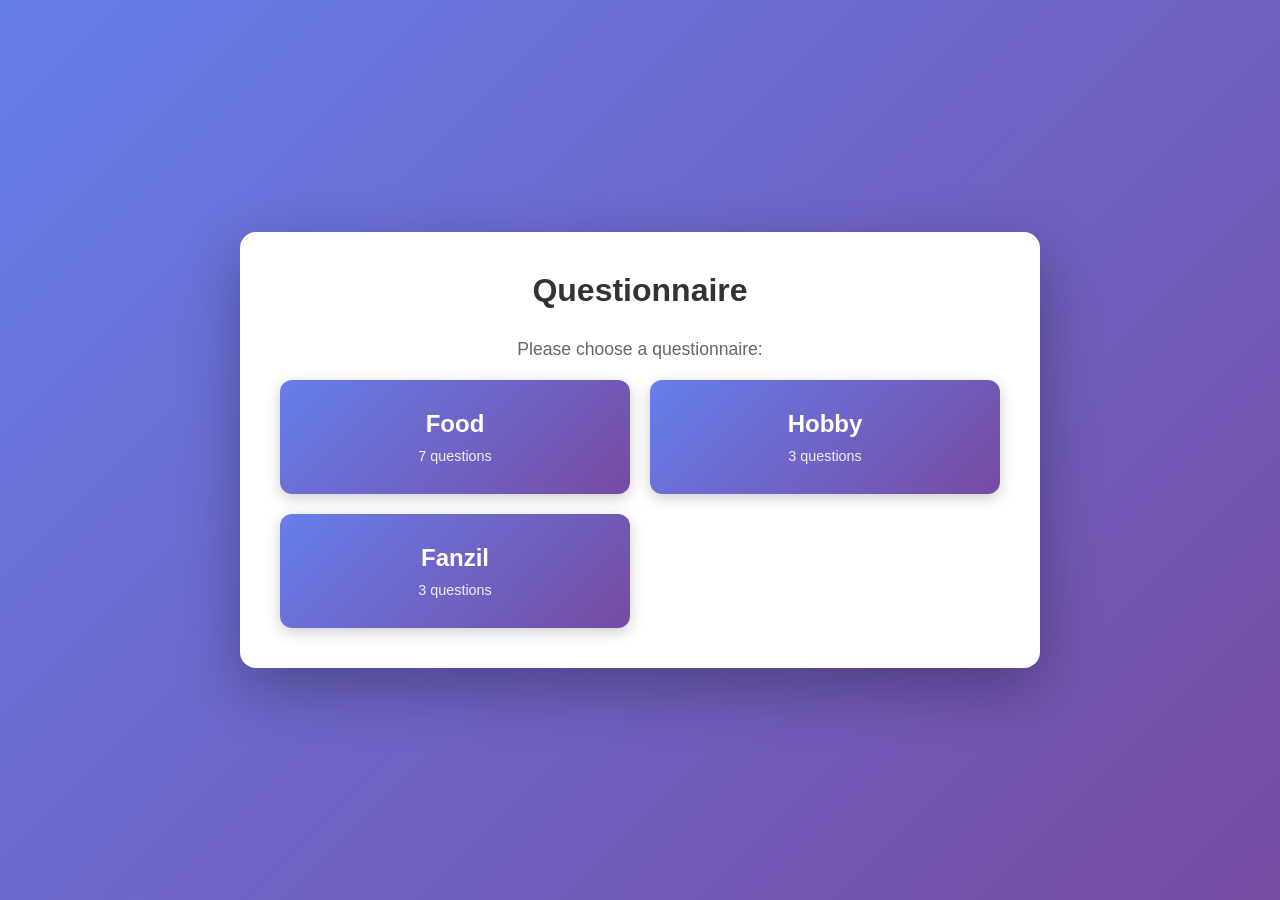
==== index.html @ 9fe6f418 "initial" ====
<!DOCTYPE html>
<html lang="en">
<head>
    <meta charset="UTF-8">
    <meta name="viewport" content="width=device-width, initial-scale=1.0">
    <title>Questionnaire</title>
    <style>
        * {
            margin: 0;
            padding: 0;
            box-sizing: border-box;
        }

        body {
            font-family: -apple-system, BlinkMacSystemFont, 'Segoe UI', Roboto, Oxygen, Ubuntu, Cantarell, sans-serif;
            background: linear-gradient(135deg, #667eea 0%, #764ba2 100%);
            min-height: 100vh;
            padding: 20px;
            display: flex;
            justify-content: center;
            align-items: center;
        }

        .container {
            background: white;
            border-radius: 16px;
            box-shadow: 0 20px 60px rgba(0, 0, 0, 0.3);
            padding: 40px;
            max-width: 800px;
            width: 100%;
        }

        h1 {
            color: #333;
            margin-bottom: 30px;
            text-align: center;
            font-size: 2em;
        }

        .error {
            background: #fee;
            color: #c33;
            padding: 15px;
            border-radius: 8px;
            margin-bottom: 20px;
            border-left: 4px solid #c33;
        }

        .question-container {
            margin-bottom: 30px;
            padding: 20px;
            background: #f8f9fa;
            border-radius: 12px;
            border: 2px solid #e9ecef;
        }

        .question-title {
            font-size: 1.2em;
            font-weight: 600;
            color: #333;
            margin-bottom: 15px;
            display: flex;
            justify-content: space-between;
            align-items: center;
            gap: 15px;
        }

        .question-title-text {
            flex: 1;
        }

        .options-container {
            display: flex;
            flex-direction: column;
            gap: 12px;
        }

        .radio-option {
            display: flex;
            align-items: center;
            padding: 12px;
            background: white;
            border-radius: 8px;
            border: 2px solid #dee2e6;
            cursor: pointer;
            transition: all 0.2s;
        }

        .radio-option:hover {
            border-color: #667eea;
            background: #f0f4ff;
        }

        .radio-option input[type="radio"] {
            margin-right: 12px;
            width: 20px;
            height: 20px;
            cursor: pointer;
        }

        .radio-option label {
            cursor: pointer;
            flex: 1;
            color: #333;
            font-size: 1em;
        }

        .submit-btn {
            background: linear-gradient(135deg, #667eea 0%, #764ba2 100%);
            color: white;
            border: none;
            padding: 15px 40px;
            font-size: 1.1em;
            border-radius: 8px;
            cursor: pointer;
            width: 100%;
            font-weight: 600;
            transition: transform 0.2s, box-shadow 0.2s;
            margin-top: 20px;
        }

        .submit-btn:hover {
            transform: translateY(-2px);
            box-shadow: 0 10px 20px rgba(102, 126, 234, 0.4);
        }

        .submit-btn:active {
            transform: translateY(0);
        }

        .skip-btn {
            background: transparent;
            color: #667eea;
            border: 2px solid #667eea;
            padding: 10px 30px;
            font-size: 0.9em;
            border-radius: 8px;
            cursor: pointer;
            margin-top: 10px;
            transition: all 0.2s;
        }

        .skip-btn:hover {
            background: #667eea;
            color: white;
        }

        .unselect-btn {
            background: transparent;
            color: #6c757d;
            border: 1px solid #6c757d;
            padding: 6px 16px;
            font-size: 0.8em;
            border-radius: 8px;
            cursor: pointer;
            transition: all 0.2s;
            white-space: nowrap;
            flex-shrink: 0;
        }

        .unselect-btn:hover {
            background: #6c757d;
            color: white;
        }

        .info {
            text-align: center;
            color: #666;
            margin-bottom: 20px;
            font-size: 0.9em;
        }

        .selection-container {
            display: grid;
            grid-template-columns: repeat(auto-fit, minmax(250px, 1fr));
            gap: 20px;
            margin-top: 20px;
        }

        .questionnaire-card {
            background: linear-gradient(135deg, #667eea 0%, #764ba2 100%);
            color: white;
            padding: 30px;
            border-radius: 12px;
            cursor: pointer;
            transition: all 0.3s;
            text-align: center;
            box-shadow: 0 4px 15px rgba(0, 0, 0, 0.2);
        }

        .questionnaire-card:hover {
            transform: translateY(-5px);
            box-shadow: 0 8px 25px rgba(0, 0, 0, 0.3);
        }

        .questionnaire-card h2 {
            font-size: 1.5em;
            margin-bottom: 10px;
            text-transform: capitalize;
        }

        .questionnaire-card p {
            font-size: 0.9em;
            opacity: 0.9;
            margin: 0;
        }

        .selection-title {
            text-align: center;
            color: #666;
            margin-bottom: 10px;
            font-size: 1.1em;
        }

        .modal-overlay {
            display: none;
            position: fixed;
            top: 0;
            left: 0;
            width: 100%;
            height: 100%;
            background: rgba(0, 0, 0, 0.5);
            z-index: 1000;
            justify-content: center;
            align-items: center;
        }

        .modal-overlay.show {
            display: flex;
        }

        .modal-content {
            background: white;
            border-radius: 16px;
            padding: 30px;
            max-width: 600px;
            width: 90%;
            box-shadow: 0 20px 60px rgba(0, 0, 0, 0.3);
            position: relative;
        }

        .modal-header {
            display: flex;
            justify-content: space-between;
            align-items: center;
            margin-bottom: 20px;
        }

        .modal-header h2 {
            margin: 0;
            color: #333;
        }

        .close-btn {
            background: none;
            border: none;
            font-size: 24px;
            cursor: pointer;
            color: #666;
            padding: 0;
            width: 30px;
            height: 30px;
            display: flex;
            align-items: center;
            justify-content: center;
            border-radius: 50%;
            transition: background 0.2s;
        }

        .close-btn:hover {
            background: #f0f0f0;
        }

        .url-container {
            display: flex;
            gap: 10px;
            margin-bottom: 20px;
        }

        .url-input {
            flex: 1;
            padding: 12px;
            border: 2px solid #dee2e6;
            border-radius: 8px;
            font-size: 0.9em;
            font-family: monospace;
        }

        .copy-btn {
            background: linear-gradient(135deg, #667eea 0%, #764ba2 100%);
            color: white;
            border: none;
            padding: 12px 24px;
            border-radius: 8px;
            cursor: pointer;
            font-weight: 600;
            transition: transform 0.2s, box-shadow 0.2s;
            white-space: nowrap;
        }

        .copy-btn:hover {
            transform: translateY(-2px);
            box-shadow: 0 5px 15px rgba(102, 126, 234, 0.4);
        }

        .copy-btn:active {
            transform: translateY(0);
        }

        .copy-btn.copied {
            background: #28a745;
        }
    </style>
</head>
<body>
    <div class="container">
        <h1>Questionnaire</h1>
        <div id="content"></div>
    </div>

    <!-- Modal for showing the result URL -->
    <div id="resultModal" class="modal-overlay">
        <div class="modal-content">
            <div class="modal-header">
                <h2>Your Answer URL</h2>
                <button class="close-btn" onclick="closeModal()">&times;</button>
            </div>
            <div class="url-container">
                <input type="text" id="resultUrl" class="url-input" readonly>
                <button class="copy-btn" onclick="copyToClipboard()">Copy URL</button>
            </div>
        </div>
    </div>

    <script src="questions.js"></script>
    <script src="logic.js"></script>
    <script>
        // Get the questions parameter from URL
        function getURLParameter(name) {
            const urlParams = new URLSearchParams(window.location.search);
            return urlParams.get(name);
        }

        // Render the questionnaire selection screen
        function renderSelection() {
            const contentDiv = document.getElementById('content');
            const availableSets = Object.keys(questionBank);
            
            let html = '<div class="selection-title">Please choose a questionnaire:</div>';
            html += '<div class="selection-container">';
            
            availableSets.forEach(setKey => {
                const questions = questionBank[setKey];
                html += `
                    <div class="questionnaire-card" onclick="window.location.href='?questions=${setKey}'">
                        <h2>${setKey}</h2>
                        <p>${questions.questions.length} questions</p>
                    </div>
                `;
            });
            
            html += '</div>';
            contentDiv.innerHTML = html;
        }

        // Render the questionnaire
        function renderQuestionnaire() {
            const contentDiv = document.getElementById('content');
            const questionSetUrlParam = getURLParameter('questions');

            if (!questionSetUrlParam) {
                renderSelection();
                return;
            }

            const questionsSet = questionBank[questionSetUrlParam];

            if (!questionsSet) {
                contentDiv.innerHTML = `
                    <div class="error">
                        <strong>Error:</strong> Question set "${questionSetUrlParam}" not found. Available sets: ${Object.keys(questionBank).join(', ')}
                    </div>
                `;
                return;
            }

            let html = `<div class="info">Questionnaire: <strong>${questionSetUrlParam}</strong> (${questionsSet.questions.length} questions)</div>`;
            
            // Show info message if previousAnswer parameter exists
            const previousAnswer = getURLParameter('previousAnswer');
            if (previousAnswer) {
                html += '<div class="info" style="background: #e7f3ff; border-left: 4px solid #007bff; padding: 12px; border-radius: 8px; margin-bottom: 20px; color: #004085;">Some user already filled this questionnaire, press compare to see the results.</div>';
            }
            
            html += '<form id="questionnaire-form">';

            questionsSet.questions.forEach((q, index) => {
                html += `
                    <div class="question-container">
                        <div class="question-title">
                            <span class="question-title-text">${index + 1}. ${q.question}</span>
                            <button type="button" class="unselect-btn" onclick="document.querySelectorAll('input[name=\\'question_${index}\\']').forEach(radio => radio.checked = false)">Unselect</button>
                        </div>
                        <div class="options-container">
                `;

                q.options.forEach((option, optIndex) => {
                    const radioId = `q${index}_opt${optIndex}`;
                    html += `
                        <div class="radio-option" onclick="document.getElementById('${radioId}').click()">
                            <input type="radio" id="${radioId}" name="question_${index}" value="${option}">
                            <label for="${radioId}">${option}</label>
                        </div>
                    `;
                });

                html += '</div></div>';
            });

            // Show submit button only if previousAnswer is not set
            if (!previousAnswer) {
                html += '<button type="submit" class="submit-btn">Submit Answers</button>';
            } else {
                // Show compare button if previousAnswer parameter exists
                html += '<button type="button" class="submit-btn" id="compare-btn" style="background: linear-gradient(135deg, #28a745 0%, #20c997 100%);">Compare Answers</button>';
            }
            
            html += '</form>';

            contentDiv.innerHTML = html;

            // Add form submission handler
            document.getElementById('questionnaire-form').addEventListener('submit', function(e) {
                e.preventDefault();
                const formData = new FormData(this);
                const answerArray = [];
                
                questionsSet.questions.forEach((q, index) => {
                    const answerValue = formData.get(`question_${index}`);
                    
                    if (answerValue) {
                        // Find the index of the selected answer in the options array (0-based)
                        const optionIndex = q.options.findIndex(option => option === answerValue);
                        // Convert to 1-based index
                        answerArray.push(optionIndex + 1);
                    } else {
                        // Skipped question - use 0 to indicate no answer
                        answerArray.push(0);
                    }
                });

                // Call handleAnswers with the question set and answers
                const resultNumber = handleAnswers(questionsSet, answerArray);
                
                // Generate URL with the result
                const currentUrl = new URL(window.location.href);
                currentUrl.searchParams.set('previousAnswer', resultNumber);
                const resultUrl = currentUrl.toString();
                
                // Show modal with the URL
                showModal(resultUrl);
            });
            
            // Add compare button handler if it exists
            const compareBtn = document.getElementById('compare-btn');
            if (compareBtn) {
                compareBtn.addEventListener('click', function() {
                    const formData = new FormData(document.getElementById('questionnaire-form'));
                    const answerArray = [];
                    
                    questionsSet.questions.forEach((q, index) => {
                        const answerValue = formData.get(`question_${index}`);
                        
                        if (answerValue) {
                            const optionIndex = q.options.findIndex(option => option === answerValue);
                            answerArray.push(optionIndex + 1);
                        } else {
                            answerArray.push(0);
                        }
                    });
                    
                    const myAnswer = handleAnswers(questionsSet, answerArray);
                    const previousAnswer = getURLParameter('previousAnswer');
                    
                    // Redirect to compare.html with parameters
                    const compareUrl = new URL('compare.html', window.location.href);
                    compareUrl.searchParams.set('questionSet', questionSetUrlParam);
                    compareUrl.searchParams.set('previousAnswer', previousAnswer);
                    compareUrl.searchParams.set('myAnswer', myAnswer);
                    
                    window.location.href = compareUrl.toString();
                });
            }
        }

        function showModal(url) {
            const modal = document.getElementById('resultModal');
            const urlInput = document.getElementById('resultUrl');
            urlInput.value = url;
            modal.classList.add('show');
        }

        function closeModal() {
            const modal = document.getElementById('resultModal');
            modal.classList.remove('show');
            const copyBtn = document.querySelector('.copy-btn');
            copyBtn.classList.remove('copied');
            copyBtn.textContent = 'Copy URL';
        }

        function copyToClipboard() {
            const urlInput = document.getElementById('resultUrl');
            urlInput.select();
            urlInput.setSelectionRange(0, 99999); // For mobile devices
            
            try {
                document.execCommand('copy');
                const copyBtn = document.querySelector('.copy-btn');
                copyBtn.classList.add('copied');
                copyBtn.textContent = 'Copied!';
                
                // Reset button text after 2 seconds
                setTimeout(() => {
                    copyBtn.classList.remove('copied');
                    copyBtn.textContent = 'Copy URL';
                }, 2000);
            } catch (err) {
                // Fallback for browsers that don't support execCommand
                navigator.clipboard.writeText(urlInput.value).then(() => {
                    const copyBtn = document.querySelector('.copy-btn');
                    copyBtn.classList.add('copied');
                    copyBtn.textContent = 'Copied!';
                    setTimeout(() => {
                        copyBtn.classList.remove('copied');
                        copyBtn.textContent = 'Copy URL';
                    }, 2000);
                });
            }
        }

        // Close modal when clicking outside of it
        window.addEventListener('click', function(event) {
            const modal = document.getElementById('resultModal');
            if (event.target === modal) {
                closeModal();
            }
        });
        

        // Initialize when page loads
        window.addEventListener('DOMContentLoaded', function() {
            runTests();
            renderQuestionnaire();
        });
    </script>
</body>
</html>
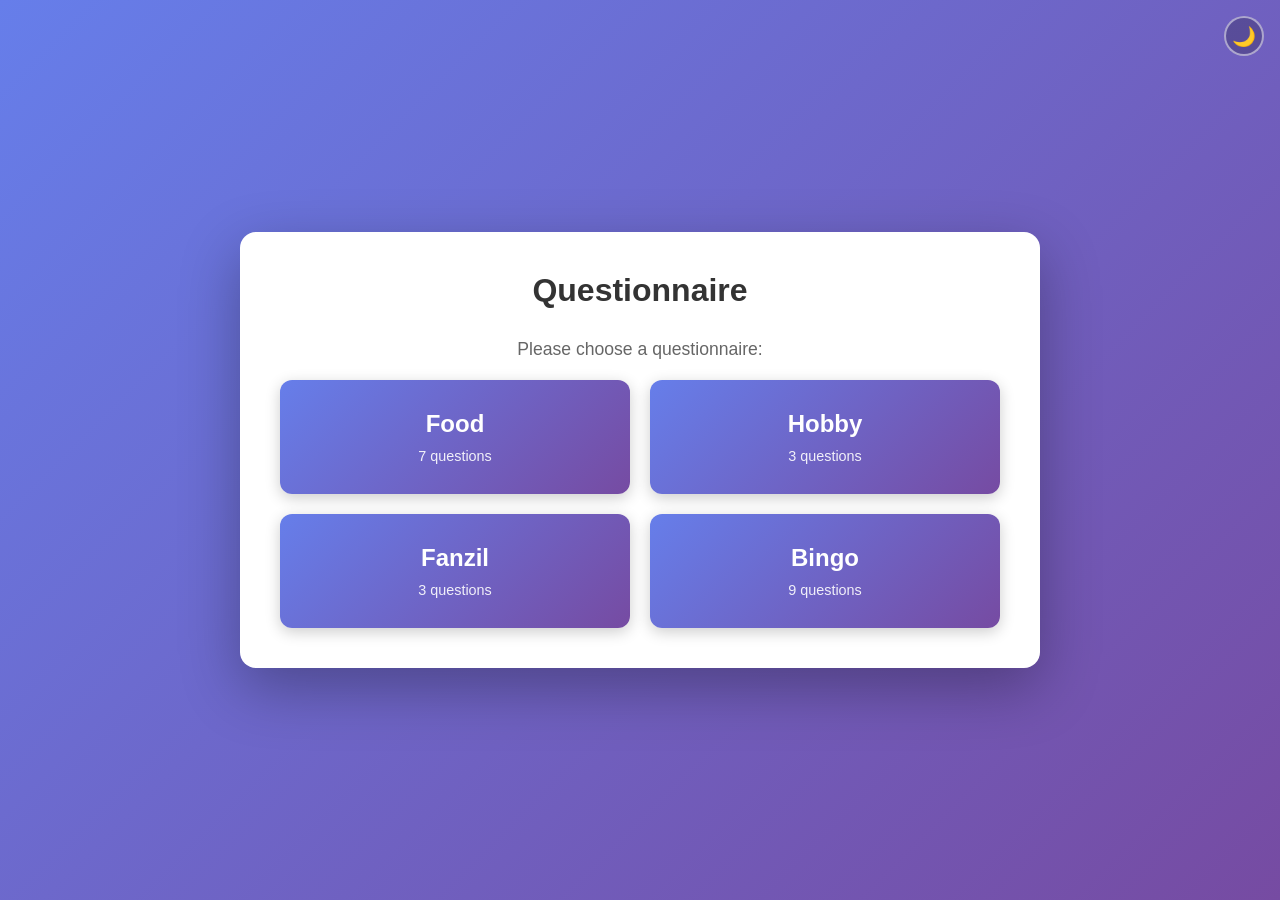
==== commit 1688ccfe: "bingo added" ====
--- a/index.html
+++ b/index.html
@@ -310,9 +310,66 @@
         .copy-btn.copied {
             background: #28a745;
         }
+
+        /* Theme toggle */
+        .theme-toggle {
+            position: fixed;
+            top: 16px;
+            right: 16px;
+            width: 40px;
+            height: 40px;
+            border-radius: 50%;
+            border: 2px solid rgba(255,255,255,0.5);
+            background: rgba(0,0,0,0.2);
+            color: #fff;
+            font-size: 1.2em;
+            cursor: pointer;
+            z-index: 999;
+            display: flex;
+            align-items: center;
+            justify-content: center;
+            transition: background 0.2s, border-color 0.2s;
+        }
+        .theme-toggle:hover {
+            background: rgba(0,0,0,0.35);
+        }
+        body.night-theme .theme-toggle {
+            border-color: rgba(255,255,255,0.3);
+            background: rgba(255,255,255,0.15);
+            color: #e0e0e0;
+        }
+        body.night-theme .theme-toggle:hover {
+            background: rgba(255,255,255,0.25);
+        }
+
+        /* Night theme */
+        body.night-theme {
+            background: linear-gradient(135deg, #1a1a2e 0%, #16213e 100%);
+        }
+        body.night-theme .container {
+            background: #0f0f1a;
+            box-shadow: 0 20px 60px rgba(0,0,0,0.6);
+        }
+        body.night-theme h1,
+        body.night-theme .question-title,
+        body.night-theme .question-title-text,
+        body.night-theme .radio-option label { color: #e0e0e0; }
+        body.night-theme .question-container { background: #1a1a2e; border-color: #2a2a4a; }
+        body.night-theme .radio-option { background: #16213e; border-color: #2a2a4a; }
+        body.night-theme .radio-option:hover { background: #1f2b4a; border-color: #667eea; }
+        body.night-theme .info { color: #a0a0a0; }
+        body.night-theme .selection-title { color: #a0a0a0; }
+        body.night-theme .questionnaire-card { box-shadow: 0 4px 15px rgba(0,0,0,0.4); }
+        body.night-theme .error { background: #3d2020; color: #f88; border-left-color: #c33; }
+        body.night-theme .unselect-btn { color: #a0a0a0; border-color: #6c757d; }
+        body.night-theme .unselect-btn:hover { background: #6c757d; color: #0f0f1a; }
+        body.night-theme .modal-content { background: #0f0f1a; }
+        body.night-theme .modal-header h2 { color: #e0e0e0; }
+        body.night-theme .url-input { background: #1a1a2e; border-color: #2a2a4a; color: #e0e0e0; }
     </style>
 </head>
 <body>
+    <button type="button" class="theme-toggle" id="themeToggle" title="Toggle day/night theme" aria-label="Toggle theme">☀</button>
     <div class="container">
         <h1>Questionnaire</h1>
         <div id="content"></div>
@@ -351,8 +408,9 @@
             
             availableSets.forEach(setKey => {
                 const questions = questionBank[setKey];
+                const href = setKey === 'bingo' ? `bingo.html?questions=${setKey}` : `?questions=${setKey}`;
                 html += `
-                    <div class="questionnaire-card" onclick="window.location.href='?questions=${setKey}'">
+                    <div class="questionnaire-card" onclick="window.location.href='${href}'">
                         <h2>${setKey}</h2>
                         <p>${questions.questions.length} questions</p>
                     </div>
@@ -547,6 +605,26 @@
         });
         
 
+        // Theme toggle
+        (function() {
+            const STORAGE_KEY = 'questionnaire-theme';
+            const btn = document.getElementById('themeToggle');
+            function applyTheme(isNight) {
+                document.body.classList.toggle('night-theme', isNight);
+                btn.textContent = isNight ? '☀' : '🌙';
+                btn.title = isNight ? 'Switch to day theme' : 'Switch to night theme';
+            }
+            function toggleTheme() {
+                const isNight = document.body.classList.toggle('night-theme');
+                try { localStorage.setItem(STORAGE_KEY, isNight ? 'night' : 'day'); } catch (e) {}
+                applyTheme(isNight);
+            }
+            btn.addEventListener('click', toggleTheme);
+            let saved = 'day';
+            try { saved = localStorage.getItem(STORAGE_KEY) || 'day'; } catch (e) {}
+            applyTheme(saved === 'night');
+        })();
+
         // Initialize when page loads
         window.addEventListener('DOMContentLoaded', function() {
             runTests();
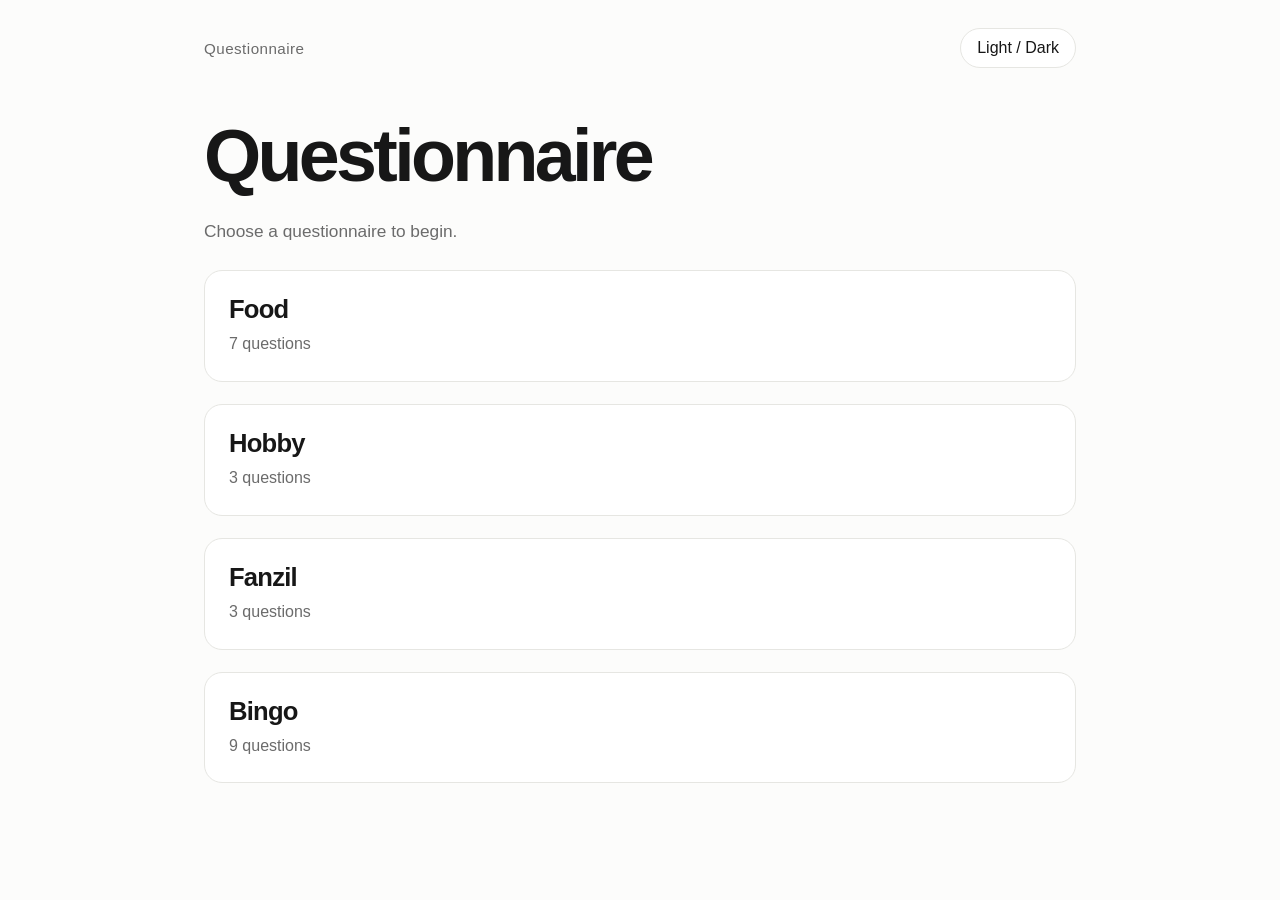
==== commit f01de7f2: "Update UI" ====
--- a/index.html
+++ b/index.html
@@ -5,6 +5,30 @@
     <meta name="viewport" content="width=device-width, initial-scale=1.0">
     <title>Questionnaire</title>
     <style>
+        :root {
+            color-scheme: light;
+            --bg: #fcfcfb;
+            --surface: #ffffff;
+            --text: #171717;
+            --muted: #6b6b6b;
+            --line: #e6e6e2;
+            --line-strong: #d4d4cf;
+            --soft: #f5f5f2;
+            --overlay: rgba(12, 12, 12, 0.38);
+        }
+
+        body.dark {
+            color-scheme: dark;
+            --bg: #111111;
+            --surface: #161616;
+            --text: #f5f5f3;
+            --muted: #afafaa;
+            --line: #2b2b2b;
+            --line-strong: #3b3b3b;
+            --soft: #1a1a1a;
+            --overlay: rgba(0, 0, 0, 0.62);
+        }
+
         * {
             margin: 0;
             padding: 0;
@@ -12,215 +36,281 @@
         }
 
         body {
-            font-family: -apple-system, BlinkMacSystemFont, 'Segoe UI', Roboto, Oxygen, Ubuntu, Cantarell, sans-serif;
-            background: linear-gradient(135deg, #667eea 0%, #764ba2 100%);
             min-height: 100vh;
-            padding: 20px;
+            background: var(--bg);
+            color: var(--text);
+            font-family: "Helvetica Neue", Arial, sans-serif;
+            transition: background 0.2s ease, color 0.2s ease;
+        }
+
+        button,
+        input {
+            font: inherit;
+        }
+
+        .page {
+            max-width: 920px;
+            margin: 0 auto;
+            padding: 28px 24px 88px;
+        }
+
+        .topbar {
             display: flex;
+            align-items: center;
+            justify-content: space-between;
+            gap: 16px;
+            margin-bottom: 52px;
+        }
+
+        .topbar.inside {
+            display: grid;
+            grid-template-columns: 36px 1fr auto;
+        }
+
+        .brand {
+            font-size: 0.95rem;
+            color: var(--muted);
+            letter-spacing: 0.03em;
+        }
+
+        .topbar.inside .brand {
+            text-align: center;
+        }
+
+        .theme-toggle {
+            border: 1px solid var(--line);
+            background: var(--surface);
+            color: var(--text);
+            border-radius: 999px;
+            padding: 10px 16px;
+            cursor: pointer;
+        }
+
+        .back-link {
+            display: none;
+            align-items: center;
             justify-content: center;
-            align-items: center;
-        }
-
-        .container {
-            background: white;
-            border-radius: 16px;
-            box-shadow: 0 20px 60px rgba(0, 0, 0, 0.3);
-            padding: 40px;
-            max-width: 800px;
-            width: 100%;
-        }
-
-        h1 {
-            color: #333;
-            margin-bottom: 30px;
-            text-align: center;
-            font-size: 2em;
+            width: 36px;
+            height: 36px;
+            padding: 0;
+            border-radius: 999px;
+            color: var(--muted);
+            text-decoration: none;
+            transition: background 0.2s ease, color 0.2s ease;
+        }
+
+        .topbar.inside .back-link {
+            display: inline-flex;
+        }
+
+        .back-link:hover {
+            background: var(--soft);
+            color: var(--text);
+        }
+
+        .back-link svg {
+            width: 18px;
+            height: 18px;
+            stroke: currentColor;
+        }
+
+        .page-title {
+            font-size: clamp(3rem, 7vw, 4.6rem);
+            line-height: 0.98;
+            letter-spacing: -0.05em;
+            margin-bottom: 24px;
+        }
+
+        .lead,
+        .info,
+        .selection-title {
+            font-size: 1.08rem;
+            line-height: 1.75;
+            color: var(--muted);
+            max-width: 780px;
+        }
+
+        .lead + .lead {
+            margin-top: 18px;
+        }
+
+        .info {
+            margin-bottom: 24px;
+        }
+
+        .selection-title {
+            margin-bottom: 24px;
+        }
+
+        .selection-container {
+            display: grid;
+            gap: 22px;
+        }
+
+        .questionnaire-card {
+            border: 1px solid var(--line);
+            border-radius: 18px;
+            padding: 24px;
+            background: var(--surface);
+            cursor: pointer;
+            transition: border-color 0.2s ease, transform 0.2s ease;
+        }
+
+        .questionnaire-card:hover {
+            border-color: var(--line-strong);
+            transform: translateY(-1px);
+        }
+
+        .questionnaire-card h2 {
+            font-size: 1.6rem;
+            line-height: 1.1;
+            letter-spacing: -0.03em;
+            margin-bottom: 8px;
+            text-transform: capitalize;
+        }
+
+        .questionnaire-card p {
+            color: var(--muted);
+            line-height: 1.6;
+        }
+
+        .error,
+        .notice {
+            margin-bottom: 24px;
+            padding: 16px 18px;
+            border-radius: 14px;
+            border: 1px solid var(--line);
+            background: var(--soft);
+            color: var(--text);
+            line-height: 1.65;
         }
 
         .error {
-            background: #fee;
-            color: #c33;
-            padding: 15px;
-            border-radius: 8px;
+            border-color: #d68d8d;
+        }
+
+        .question-container {
+            margin-top: 46px;
+            padding-top: 12px;
+            border-top: 1px solid var(--line);
+        }
+
+        .question-title {
+            display: flex;
+            align-items: flex-start;
+            justify-content: space-between;
+            gap: 18px;
             margin-bottom: 20px;
-            border-left: 4px solid #c33;
-        }
-
-        .question-container {
-            margin-bottom: 30px;
-            padding: 20px;
-            background: #f8f9fa;
-            border-radius: 12px;
-            border: 2px solid #e9ecef;
-        }
-
-        .question-title {
-            font-size: 1.2em;
-            font-weight: 600;
-            color: #333;
-            margin-bottom: 15px;
-            display: flex;
-            justify-content: space-between;
-            align-items: center;
-            gap: 15px;
         }
 
         .question-title-text {
-            flex: 1;
+            font-size: clamp(2rem, 4.6vw, 3rem);
+            line-height: 1.12;
+            letter-spacing: -0.045em;
+            font-weight: 700;
+        }
+
+        .unselect-btn {
+            border: 1px solid var(--line);
+            background: transparent;
+            color: var(--muted);
+            padding: 8px 14px;
+            border-radius: 999px;
+            cursor: pointer;
+            white-space: nowrap;
         }
 
         .options-container {
-            display: flex;
-            flex-direction: column;
-            gap: 12px;
+            display: grid;
+            gap: 14px;
         }
 
         .radio-option {
             display: flex;
             align-items: center;
-            padding: 12px;
-            background: white;
-            border-radius: 8px;
-            border: 2px solid #dee2e6;
+            gap: 12px;
+            color: var(--muted);
+            font-size: 1.02rem;
+            line-height: 1.65;
             cursor: pointer;
-            transition: all 0.2s;
-        }
-
-        .radio-option:hover {
-            border-color: #667eea;
-            background: #f0f4ff;
         }
 
         .radio-option input[type="radio"] {
-            margin-right: 12px;
-            width: 20px;
-            height: 20px;
-            cursor: pointer;
+            appearance: none;
+            -webkit-appearance: none;
+            width: 22px;
+            height: 22px;
+            border-radius: 50%;
+            border: 1.5px solid var(--line-strong);
+            background: transparent;
+            flex-shrink: 0;
+            margin: 0;
+            transition: border-width 0.15s ease, border-color 0.15s ease;
+        }
+
+        .radio-option input[type="radio"]:checked {
+            border-width: 6px;
+            border-color: var(--text);
         }
 
         .radio-option label {
             cursor: pointer;
             flex: 1;
-            color: #333;
-            font-size: 1em;
+        }
+
+        .form-actions {
+            display: flex;
+            align-items: center;
+            gap: 14px;
+            flex-wrap: wrap;
+            margin-top: 42px;
+            padding-top: 28px;
+            border-top: 1px solid var(--line);
+        }
+
+        .submit-btn,
+        .secondary-btn,
+        .copy-btn {
+            border-radius: 999px;
+            padding: 12px 18px;
+            cursor: pointer;
+            transition: opacity 0.2s ease;
         }
 
         .submit-btn {
-            background: linear-gradient(135deg, #667eea 0%, #764ba2 100%);
-            color: white;
             border: none;
-            padding: 15px 40px;
-            font-size: 1.1em;
-            border-radius: 8px;
-            cursor: pointer;
-            width: 100%;
+            background: var(--text);
+            color: var(--bg);
             font-weight: 600;
-            transition: transform 0.2s, box-shadow 0.2s;
-            margin-top: 20px;
-        }
-
-        .submit-btn:hover {
-            transform: translateY(-2px);
-            box-shadow: 0 10px 20px rgba(102, 126, 234, 0.4);
-        }
-
-        .submit-btn:active {
-            transform: translateY(0);
-        }
-
-        .skip-btn {
-            background: transparent;
-            color: #667eea;
-            border: 2px solid #667eea;
-            padding: 10px 30px;
-            font-size: 0.9em;
-            border-radius: 8px;
-            cursor: pointer;
-            margin-top: 10px;
-            transition: all 0.2s;
-        }
-
-        .skip-btn:hover {
-            background: #667eea;
-            color: white;
-        }
-
-        .unselect-btn {
-            background: transparent;
-            color: #6c757d;
-            border: 1px solid #6c757d;
-            padding: 6px 16px;
-            font-size: 0.8em;
-            border-radius: 8px;
-            cursor: pointer;
-            transition: all 0.2s;
-            white-space: nowrap;
-            flex-shrink: 0;
-        }
-
+        }
+
+        .secondary-btn,
+        .copy-btn {
+            border: 1px solid var(--line);
+            background: var(--surface);
+            color: var(--text);
+        }
+
+        .submit-btn:hover,
+        .secondary-btn:hover,
+        .copy-btn:hover,
+        .theme-toggle:hover,
         .unselect-btn:hover {
-            background: #6c757d;
-            color: white;
-        }
-
-        .info {
-            text-align: center;
-            color: #666;
-            margin-bottom: 20px;
-            font-size: 0.9em;
-        }
-
-        .selection-container {
-            display: grid;
-            grid-template-columns: repeat(auto-fit, minmax(250px, 1fr));
-            gap: 20px;
-            margin-top: 20px;
-        }
-
-        .questionnaire-card {
-            background: linear-gradient(135deg, #667eea 0%, #764ba2 100%);
-            color: white;
-            padding: 30px;
-            border-radius: 12px;
-            cursor: pointer;
-            transition: all 0.3s;
-            text-align: center;
-            box-shadow: 0 4px 15px rgba(0, 0, 0, 0.2);
-        }
-
-        .questionnaire-card:hover {
-            transform: translateY(-5px);
-            box-shadow: 0 8px 25px rgba(0, 0, 0, 0.3);
-        }
-
-        .questionnaire-card h2 {
-            font-size: 1.5em;
-            margin-bottom: 10px;
-            text-transform: capitalize;
-        }
-
-        .questionnaire-card p {
-            font-size: 0.9em;
-            opacity: 0.9;
-            margin: 0;
-        }
-
-        .selection-title {
-            text-align: center;
-            color: #666;
-            margin-bottom: 10px;
-            font-size: 1.1em;
+            opacity: 0.85;
+        }
+
+        .action-hint {
+            color: var(--muted);
+            line-height: 1.6;
         }
 
         .modal-overlay {
             display: none;
             position: fixed;
-            top: 0;
-            left: 0;
-            width: 100%;
-            height: 100%;
-            background: rgba(0, 0, 0, 0.5);
+            inset: 0;
+            background: var(--overlay);
             z-index: 1000;
+            padding: 24px;
             justify-content: center;
             align-items: center;
         }
@@ -230,161 +320,106 @@
         }
 
         .modal-content {
-            background: white;
-            border-radius: 16px;
-            padding: 30px;
-            max-width: 600px;
-            width: 90%;
-            box-shadow: 0 20px 60px rgba(0, 0, 0, 0.3);
-            position: relative;
+            width: min(720px, 100%);
+            background: var(--surface);
+            border: 1px solid var(--line);
+            border-radius: 20px;
+            padding: 24px;
         }
 
         .modal-header {
             display: flex;
             justify-content: space-between;
             align-items: center;
-            margin-bottom: 20px;
+            gap: 16px;
+            margin-bottom: 18px;
         }
 
         .modal-header h2 {
-            margin: 0;
-            color: #333;
+            font-size: 1.7rem;
+            letter-spacing: -0.03em;
         }
 
         .close-btn {
-            background: none;
             border: none;
-            font-size: 24px;
+            background: transparent;
+            color: var(--muted);
+            font-size: 1.8rem;
             cursor: pointer;
-            color: #666;
-            padding: 0;
-            width: 30px;
-            height: 30px;
-            display: flex;
-            align-items: center;
-            justify-content: center;
-            border-radius: 50%;
-            transition: background 0.2s;
-        }
-
-        .close-btn:hover {
-            background: #f0f0f0;
+            line-height: 1;
         }
 
         .url-container {
-            display: flex;
-            gap: 10px;
-            margin-bottom: 20px;
+            display: grid;
+            gap: 12px;
         }
 
         .url-input {
-            flex: 1;
-            padding: 12px;
-            border: 2px solid #dee2e6;
-            border-radius: 8px;
-            font-size: 0.9em;
-            font-family: monospace;
-        }
-
-        .copy-btn {
-            background: linear-gradient(135deg, #667eea 0%, #764ba2 100%);
-            color: white;
-            border: none;
-            padding: 12px 24px;
-            border-radius: 8px;
-            cursor: pointer;
-            font-weight: 600;
-            transition: transform 0.2s, box-shadow 0.2s;
-            white-space: nowrap;
-        }
-
-        .copy-btn:hover {
-            transform: translateY(-2px);
-            box-shadow: 0 5px 15px rgba(102, 126, 234, 0.4);
-        }
-
-        .copy-btn:active {
-            transform: translateY(0);
+            width: 100%;
+            padding: 14px 16px;
+            border-radius: 14px;
+            border: 1px solid var(--line);
+            background: var(--soft);
+            color: var(--text);
         }
 
         .copy-btn.copied {
-            background: #28a745;
-        }
-
-        /* Theme toggle */
-        .theme-toggle {
-            position: fixed;
-            top: 16px;
-            right: 16px;
-            width: 40px;
-            height: 40px;
-            border-radius: 50%;
-            border: 2px solid rgba(255,255,255,0.5);
-            background: rgba(0,0,0,0.2);
-            color: #fff;
-            font-size: 1.2em;
-            cursor: pointer;
-            z-index: 999;
-            display: flex;
-            align-items: center;
-            justify-content: center;
-            transition: background 0.2s, border-color 0.2s;
-        }
-        .theme-toggle:hover {
-            background: rgba(0,0,0,0.35);
-        }
-        body.night-theme .theme-toggle {
-            border-color: rgba(255,255,255,0.3);
-            background: rgba(255,255,255,0.15);
-            color: #e0e0e0;
-        }
-        body.night-theme .theme-toggle:hover {
-            background: rgba(255,255,255,0.25);
-        }
-
-        /* Night theme */
-        body.night-theme {
-            background: linear-gradient(135deg, #1a1a2e 0%, #16213e 100%);
-        }
-        body.night-theme .container {
-            background: #0f0f1a;
-            box-shadow: 0 20px 60px rgba(0,0,0,0.6);
-        }
-        body.night-theme h1,
-        body.night-theme .question-title,
-        body.night-theme .question-title-text,
-        body.night-theme .radio-option label { color: #e0e0e0; }
-        body.night-theme .question-container { background: #1a1a2e; border-color: #2a2a4a; }
-        body.night-theme .radio-option { background: #16213e; border-color: #2a2a4a; }
-        body.night-theme .radio-option:hover { background: #1f2b4a; border-color: #667eea; }
-        body.night-theme .info { color: #a0a0a0; }
-        body.night-theme .selection-title { color: #a0a0a0; }
-        body.night-theme .questionnaire-card { box-shadow: 0 4px 15px rgba(0,0,0,0.4); }
-        body.night-theme .error { background: #3d2020; color: #f88; border-left-color: #c33; }
-        body.night-theme .unselect-btn { color: #a0a0a0; border-color: #6c757d; }
-        body.night-theme .unselect-btn:hover { background: #6c757d; color: #0f0f1a; }
-        body.night-theme .modal-content { background: #0f0f1a; }
-        body.night-theme .modal-header h2 { color: #e0e0e0; }
-        body.night-theme .url-input { background: #1a1a2e; border-color: #2a2a4a; color: #e0e0e0; }
+            background: var(--text);
+            color: var(--bg);
+            border-color: var(--text);
+        }
+
+        @media (max-width: 720px) {
+            .page {
+                padding: 20px 18px 72px;
+            }
+
+            .topbar,
+            .question-title,
+            .form-actions,
+            .modal-header {
+                flex-direction: column;
+                align-items: flex-start;
+            }
+
+            .topbar.inside {
+                display: grid;
+                grid-template-columns: 36px 1fr auto;
+                align-items: center;
+            }
+
+            .question-title-text {
+                font-size: 1.8rem;
+            }
+        }
+
     </style>
 </head>
 <body>
-    <button type="button" class="theme-toggle" id="themeToggle" title="Toggle day/night theme" aria-label="Toggle theme">☀</button>
-    <div class="container">
-        <h1>Questionnaire</h1>
+    <div class="page">
+        <div class="topbar" id="topbar">
+            <a href="index.html" class="back-link" id="backLink" aria-label="Back to questionnaires" title="Back to questionnaires">
+                <svg viewBox="0 0 24 24" fill="none" aria-hidden="true">
+                    <path d="M15 18L9 12L15 6" stroke-width="1.8" stroke-linecap="round" stroke-linejoin="round"></path>
+                </svg>
+            </a>
+            <div class="brand">Questionnaire</div>
+            <button id="themeToggle" class="theme-toggle" type="button">Light / Dark</button>
+        </div>
+
+        <h1 class="page-title">Questionnaire</h1>
         <div id="content"></div>
     </div>
 
-    <!-- Modal for showing the result URL -->
     <div id="resultModal" class="modal-overlay">
         <div class="modal-content">
             <div class="modal-header">
-                <h2>Your Answer URL</h2>
-                <button class="close-btn" onclick="closeModal()">&times;</button>
+                <h2>Your answer link</h2>
+                <button class="close-btn" type="button" onclick="closeModal()">&times;</button>
             </div>
             <div class="url-container">
                 <input type="text" id="resultUrl" class="url-input" readonly>
-                <button class="copy-btn" onclick="copyToClipboard()">Copy URL</button>
+                <button class="copy-btn" type="button" onclick="copyToClipboard()">Copy link</button>
             </div>
         </div>
     </div>
@@ -392,20 +427,36 @@
     <script src="questions.js"></script>
     <script src="logic.js"></script>
     <script>
-        // Get the questions parameter from URL
         function getURLParameter(name) {
             const urlParams = new URLSearchParams(window.location.search);
             return urlParams.get(name);
         }
 
-        // Render the questionnaire selection screen
+        function getThemePreference() {
+            const savedTheme = localStorage.getItem('theme');
+            if (savedTheme === 'dark' || savedTheme === 'light') {
+                return savedTheme;
+            }
+
+            return window.matchMedia('(prefers-color-scheme: dark)').matches ? 'dark' : 'light';
+        }
+
+        function applyTheme(theme) {
+            document.body.classList.toggle('dark', theme === 'dark');
+            localStorage.setItem('theme', theme);
+        }
+
+        function toggleTheme() {
+            applyTheme(document.body.classList.contains('dark') ? 'light' : 'dark');
+        }
+
         function renderSelection() {
             const contentDiv = document.getElementById('content');
             const availableSets = Object.keys(questionBank);
-            
-            let html = '<div class="selection-title">Please choose a questionnaire:</div>';
+
+            let html = '<div class="selection-title">Choose a questionnaire to begin.</div>';
             html += '<div class="selection-container">';
-            
+
             availableSets.forEach(setKey => {
                 const questions = questionBank[setKey];
                 const href = setKey === 'bingo' ? `bingo.html?questions=${setKey}` : `?questions=${setKey}`;
@@ -416,12 +467,11 @@
                     </div>
                 `;
             });
-            
+
             html += '</div>';
             contentDiv.innerHTML = html;
         }
 
-        // Render the questionnaire
         function renderQuestionnaire() {
             const contentDiv = document.getElementById('content');
             const questionSetUrlParam = getURLParameter('questions');
@@ -443,21 +493,24 @@
             }
 
             let html = `<div class="info">Questionnaire: <strong>${questionSetUrlParam}</strong> (${questionsSet.questions.length} questions)</div>`;
-            
-            // Show info message if previousAnswer parameter exists
+
             const previousAnswer = getURLParameter('previousAnswer');
             if (previousAnswer) {
-                html += '<div class="info" style="background: #e7f3ff; border-left: 4px solid #007bff; padding: 12px; border-radius: 8px; margin-bottom: 20px; color: #004085;">Some user already filled this questionnaire, press compare to see the results.</div>';
-            }
-            
+                html += `
+                    <div class="notice">
+                        Someone already filled this questionnaire. Add your own answers below, then press compare to see the result.
+                    </div>
+                `;
+            }
+
             html += '<form id="questionnaire-form">';
 
             questionsSet.questions.forEach((q, index) => {
                 html += `
-                    <div class="question-container">
+                    <section class="question-container">
                         <div class="question-title">
                             <span class="question-title-text">${index + 1}. ${q.question}</span>
-                            <button type="button" class="unselect-btn" onclick="document.querySelectorAll('input[name=\\'question_${index}\\']').forEach(radio => radio.checked = false)">Unselect</button>
+                            <button type="button" class="unselect-btn" onclick="clearAnswer(${index})">Clear</button>
                         </div>
                         <div class="options-container">
                 `;
@@ -472,164 +525,110 @@
                     `;
                 });
 
-                html += '</div></div>';
+                html += '</div></section>';
             });
 
-            // Show submit button only if previousAnswer is not set
+            html += '<div class="form-actions">';
             if (!previousAnswer) {
-                html += '<button type="submit" class="submit-btn">Submit Answers</button>';
+                html += '<button type="submit" class="submit-btn">Generate result link</button>';
+                html += '<div class="action-hint">Your selected answers will be encoded into a shareable URL.</div>';
             } else {
-                // Show compare button if previousAnswer parameter exists
-                html += '<button type="button" class="submit-btn" id="compare-btn" style="background: linear-gradient(135deg, #28a745 0%, #20c997 100%);">Compare Answers</button>';
-            }
-            
+                html += '<button type="button" class="submit-btn" id="compare-btn">Compare answers</button>';
+                html += '<div class="action-hint">Your answers will be compared with the saved result on the next page.</div>';
+            }
+            html += '</div>';
             html += '</form>';
 
             contentDiv.innerHTML = html;
 
-            // Add form submission handler
             document.getElementById('questionnaire-form').addEventListener('submit', function(e) {
                 e.preventDefault();
-                const formData = new FormData(this);
-                const answerArray = [];
-                
-                questionsSet.questions.forEach((q, index) => {
-                    const answerValue = formData.get(`question_${index}`);
-                    
-                    if (answerValue) {
-                        // Find the index of the selected answer in the options array (0-based)
-                        const optionIndex = q.options.findIndex(option => option === answerValue);
-                        // Convert to 1-based index
-                        answerArray.push(optionIndex + 1);
-                    } else {
-                        // Skipped question - use 0 to indicate no answer
-                        answerArray.push(0);
-                    }
-                });
-
-                // Call handleAnswers with the question set and answers
-                const resultNumber = handleAnswers(questionsSet, answerArray);
-                
-                // Generate URL with the result
+                const resultNumber = collectAnswerNumber(questionsSet, this);
+
                 const currentUrl = new URL(window.location.href);
                 currentUrl.searchParams.set('previousAnswer', resultNumber);
-                const resultUrl = currentUrl.toString();
-                
-                // Show modal with the URL
-                showModal(resultUrl);
+                showModal(currentUrl.toString());
             });
-            
-            // Add compare button handler if it exists
+
             const compareBtn = document.getElementById('compare-btn');
             if (compareBtn) {
                 compareBtn.addEventListener('click', function() {
-                    const formData = new FormData(document.getElementById('questionnaire-form'));
-                    const answerArray = [];
-                    
-                    questionsSet.questions.forEach((q, index) => {
-                        const answerValue = formData.get(`question_${index}`);
-                        
-                        if (answerValue) {
-                            const optionIndex = q.options.findIndex(option => option === answerValue);
-                            answerArray.push(optionIndex + 1);
-                        } else {
-                            answerArray.push(0);
-                        }
-                    });
-                    
-                    const myAnswer = handleAnswers(questionsSet, answerArray);
-                    const previousAnswer = getURLParameter('previousAnswer');
-                    
-                    // Redirect to compare.html with parameters
+                    const myAnswer = collectAnswerNumber(questionsSet, document.getElementById('questionnaire-form'));
                     const compareUrl = new URL('compare.html', window.location.href);
                     compareUrl.searchParams.set('questionSet', questionSetUrlParam);
-                    compareUrl.searchParams.set('previousAnswer', previousAnswer);
+                    compareUrl.searchParams.set('previousAnswer', getURLParameter('previousAnswer'));
                     compareUrl.searchParams.set('myAnswer', myAnswer);
-                    
                     window.location.href = compareUrl.toString();
                 });
             }
         }
 
+        function collectAnswerNumber(questionsSet, formElement) {
+            const formData = new FormData(formElement);
+            const answerArray = [];
+
+            questionsSet.questions.forEach((q, index) => {
+                const answerValue = formData.get(`question_${index}`);
+                if (answerValue) {
+                    answerArray.push(q.options.findIndex(option => option === answerValue) + 1);
+                } else {
+                    answerArray.push(0);
+                }
+            });
+
+            return handleAnswers(questionsSet, answerArray);
+        }
+
+        function clearAnswer(index) {
+            document.querySelectorAll(`input[name="question_${index}"]`).forEach(radio => {
+                radio.checked = false;
+            });
+        }
+
         function showModal(url) {
-            const modal = document.getElementById('resultModal');
-            const urlInput = document.getElementById('resultUrl');
-            urlInput.value = url;
-            modal.classList.add('show');
+            document.getElementById('resultUrl').value = url;
+            document.getElementById('resultModal').classList.add('show');
         }
 
         function closeModal() {
-            const modal = document.getElementById('resultModal');
-            modal.classList.remove('show');
+            document.getElementById('resultModal').classList.remove('show');
             const copyBtn = document.querySelector('.copy-btn');
             copyBtn.classList.remove('copied');
-            copyBtn.textContent = 'Copy URL';
+            copyBtn.textContent = 'Copy link';
         }
 
         function copyToClipboard() {
             const urlInput = document.getElementById('resultUrl');
-            urlInput.select();
-            urlInput.setSelectionRange(0, 99999); // For mobile devices
-            
-            try {
-                document.execCommand('copy');
+
+            navigator.clipboard.writeText(urlInput.value).then(() => {
                 const copyBtn = document.querySelector('.copy-btn');
                 copyBtn.classList.add('copied');
-                copyBtn.textContent = 'Copied!';
-                
-                // Reset button text after 2 seconds
+                copyBtn.textContent = 'Copied';
+
                 setTimeout(() => {
                     copyBtn.classList.remove('copied');
-                    copyBtn.textContent = 'Copy URL';
+                    copyBtn.textContent = 'Copy link';
                 }, 2000);
-            } catch (err) {
-                // Fallback for browsers that don't support execCommand
-                navigator.clipboard.writeText(urlInput.value).then(() => {
-                    const copyBtn = document.querySelector('.copy-btn');
-                    copyBtn.classList.add('copied');
-                    copyBtn.textContent = 'Copied!';
-                    setTimeout(() => {
-                        copyBtn.classList.remove('copied');
-                        copyBtn.textContent = 'Copy URL';
-                    }, 2000);
-                });
-            }
-        }
-
-        // Close modal when clicking outside of it
+            }).catch(() => {
+                urlInput.select();
+                document.execCommand('copy');
+            });
+        }
+
         window.addEventListener('click', function(event) {
             const modal = document.getElementById('resultModal');
             if (event.target === modal) {
                 closeModal();
             }
         });
-        
-
-        // Theme toggle
-        (function() {
-            const STORAGE_KEY = 'questionnaire-theme';
-            const btn = document.getElementById('themeToggle');
-            function applyTheme(isNight) {
-                document.body.classList.toggle('night-theme', isNight);
-                btn.textContent = isNight ? '☀' : '🌙';
-                btn.title = isNight ? 'Switch to day theme' : 'Switch to night theme';
-            }
-            function toggleTheme() {
-                const isNight = document.body.classList.toggle('night-theme');
-                try { localStorage.setItem(STORAGE_KEY, isNight ? 'night' : 'day'); } catch (e) {}
-                applyTheme(isNight);
-            }
-            btn.addEventListener('click', toggleTheme);
-            let saved = 'day';
-            try { saved = localStorage.getItem(STORAGE_KEY) || 'day'; } catch (e) {}
-            applyTheme(saved === 'night');
-        })();
-
-        // Initialize when page loads
+
         window.addEventListener('DOMContentLoaded', function() {
+            applyTheme(getThemePreference());
+            document.getElementById('themeToggle').addEventListener('click', toggleTheme);
+            document.getElementById('topbar').classList.toggle('inside', Boolean(getURLParameter('questions')));
             runTests();
             renderQuestionnaire();
         });
     </script>
 </body>
-</html>+</html>
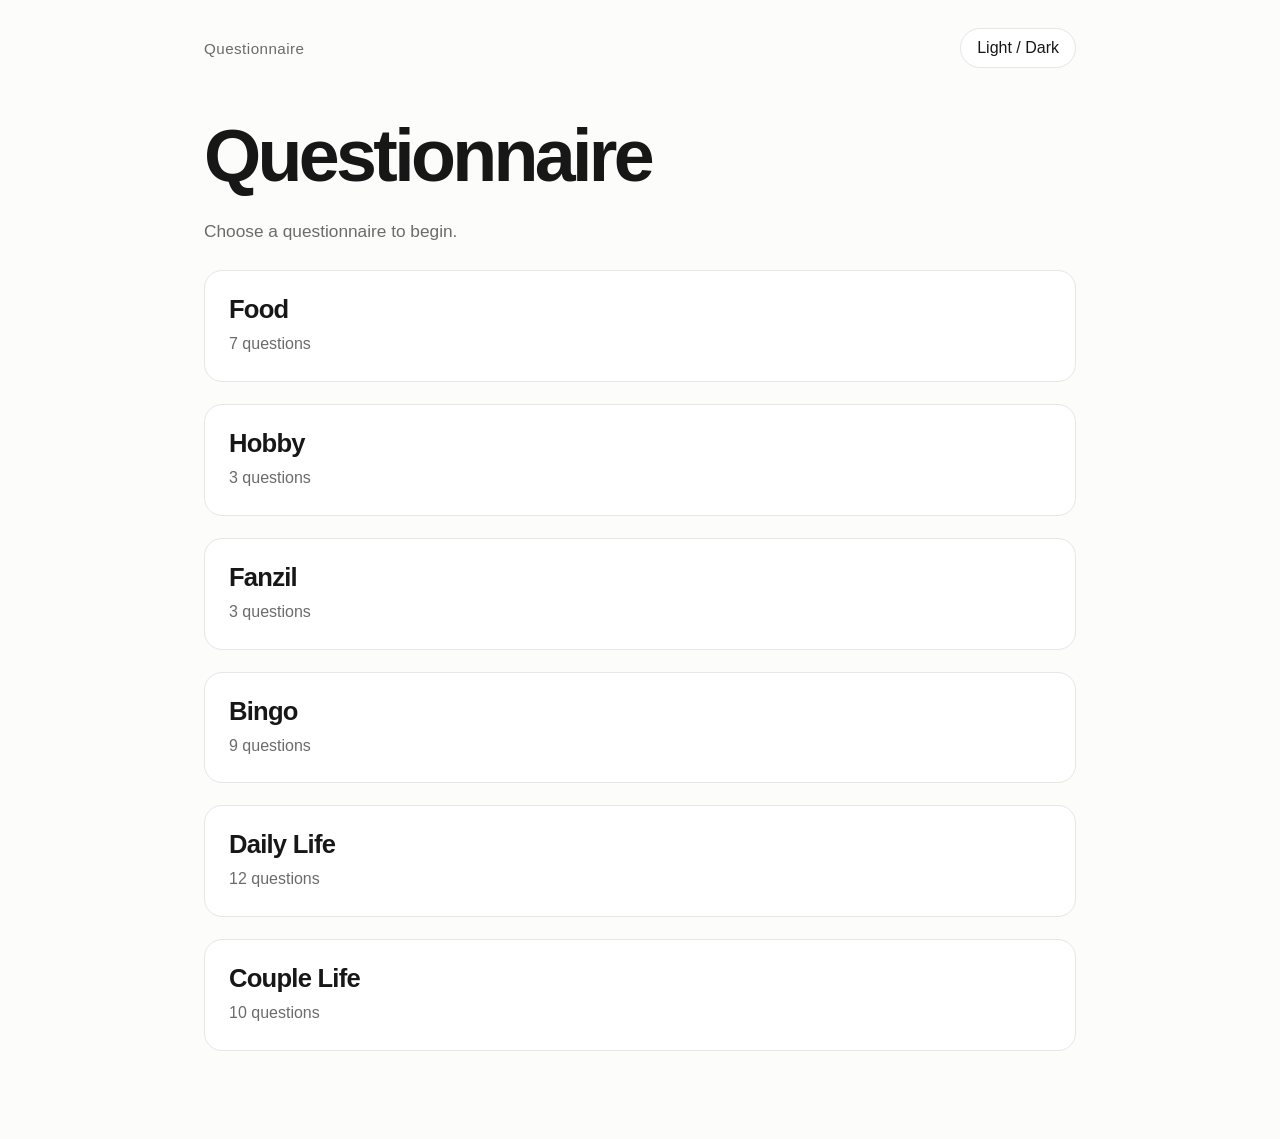
==== commit edb01af6: "Change font size in questions page. Add two new questionnaires" ====
--- a/index.html
+++ b/index.html
@@ -4,6 +4,19 @@
     <meta charset="UTF-8">
     <meta name="viewport" content="width=device-width, initial-scale=1.0">
     <title>Questionnaire</title>
+    <script>
+        (function() {
+            try {
+                const savedTheme = localStorage.getItem('theme');
+                const theme = savedTheme === 'dark' || savedTheme === 'light'
+                    ? savedTheme
+                    : (window.matchMedia('(prefers-color-scheme: dark)').matches ? 'dark' : 'light');
+                document.documentElement.classList.toggle('dark', theme === 'dark');
+            } catch (error) {
+                document.documentElement.classList.toggle('dark', window.matchMedia('(prefers-color-scheme: dark)').matches);
+            }
+        }());
+    </script>
     <style>
         :root {
             color-scheme: light;
@@ -17,7 +30,7 @@
             --overlay: rgba(12, 12, 12, 0.38);
         }
 
-        body.dark {
+        html.dark {
             color-scheme: dark;
             --bg: #111111;
             --surface: #161616;
@@ -29,6 +42,10 @@
             --overlay: rgba(0, 0, 0, 0.62);
         }
 
+        html {
+            background: var(--bg);
+        }
+
         * {
             margin: 0;
             padding: 0;
@@ -204,9 +221,9 @@
         }
 
         .question-title-text {
-            font-size: clamp(2rem, 4.6vw, 3rem);
-            line-height: 1.12;
-            letter-spacing: -0.045em;
+            font-size: clamp(1.7rem, 4vw, 2.25rem);
+            line-height: 1.18;
+            letter-spacing: -0.04em;
             font-weight: 700;
         }
 
@@ -389,7 +406,7 @@
             }
 
             .question-title-text {
-                font-size: 1.8rem;
+                font-size: clamp(1.7rem, 4vw, 2.25rem);
             }
         }
 
@@ -442,12 +459,12 @@
         }
 
         function applyTheme(theme) {
-            document.body.classList.toggle('dark', theme === 'dark');
+            document.documentElement.classList.toggle('dark', theme === 'dark');
             localStorage.setItem('theme', theme);
         }
 
         function toggleTheme() {
-            applyTheme(document.body.classList.contains('dark') ? 'light' : 'dark');
+            applyTheme(document.documentElement.classList.contains('dark') ? 'light' : 'dark');
         }
 
         function renderSelection() {
